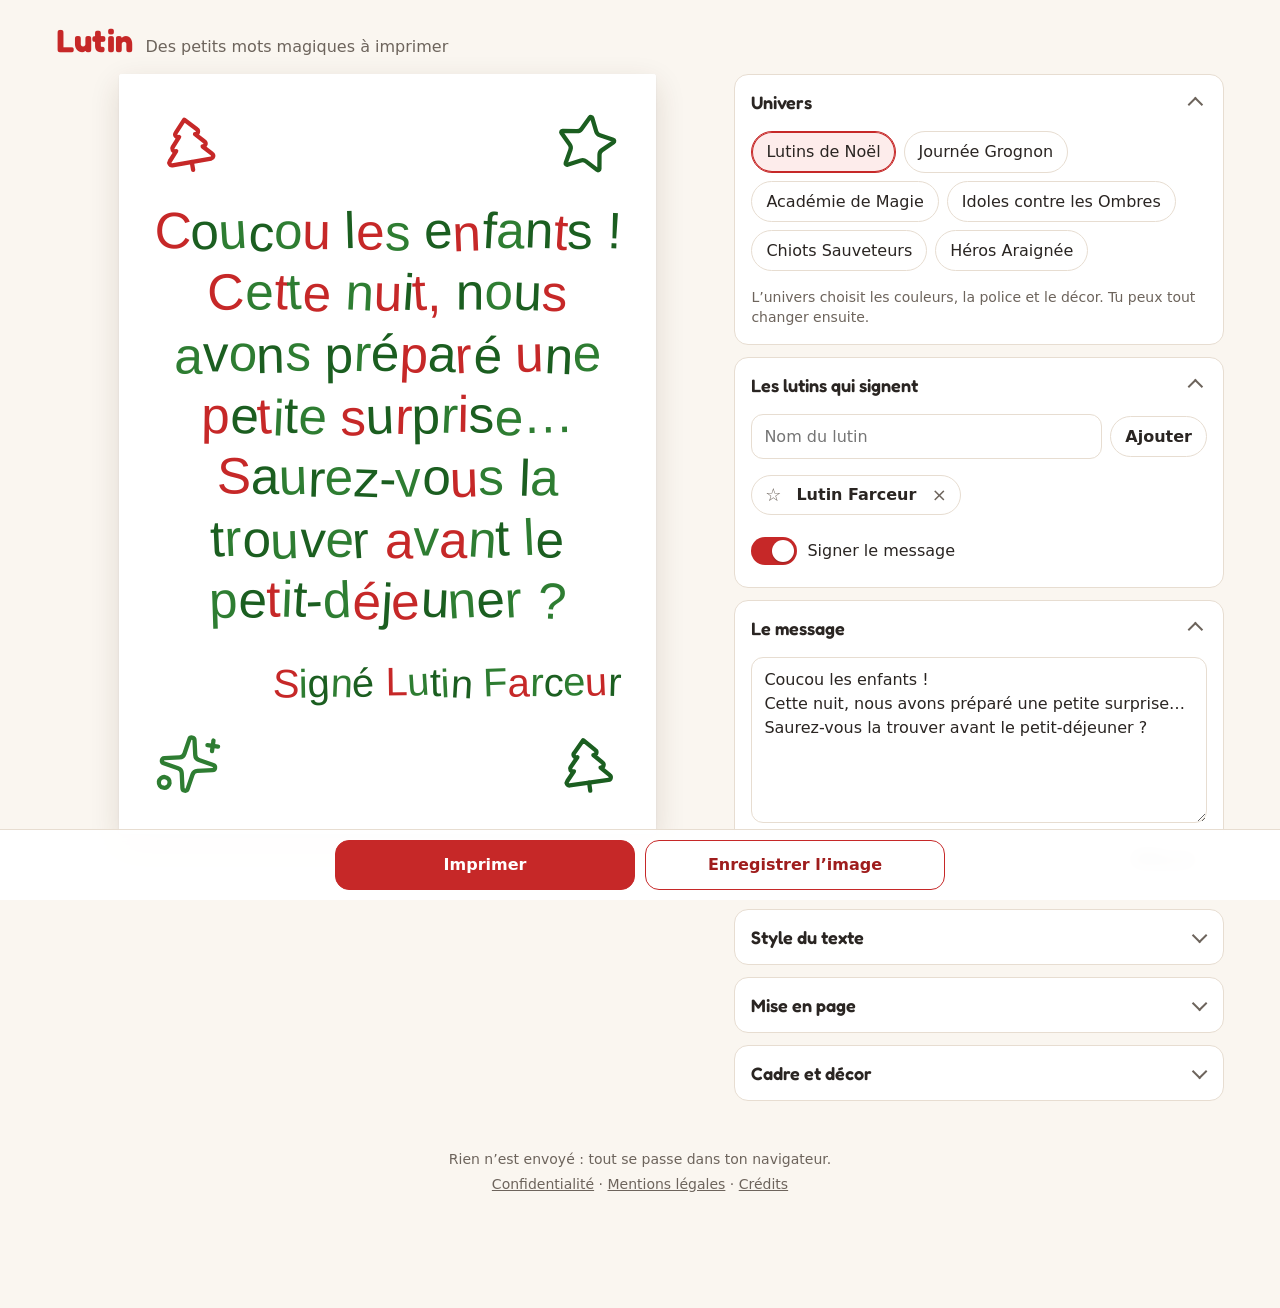
==== index.html @ 5c4a7b13 "First version of the printable elf note generator Static site without build step: message, signing e" ====
<!doctype html>
<html lang="fr">
<head>
  <meta charset="utf-8">
  <meta name="viewport" content="width=device-width, initial-scale=1, viewport-fit=cover">
  <title>Lutin · petits mots magiques à imprimer</title>
  <meta name="description" content="Crée en quelques secondes un message de lutin à imprimer : police ballon, lettres colorées, décor de Noël. Gratuit, sans compte, rien n'est envoyé.">
  <meta name="theme-color" content="#c62828">
  <link rel="icon" href="icon.svg" type="image/svg+xml">
  <link rel="preload" href="fonts/luckiest-guy-400.woff2" as="font" type="font/woff2" crossorigin>
  <link rel="stylesheet" href="css/app.css">
</head>
<body>
  <div class="app">
    <header class="app-header">
      <h1 class="app-title" data-i18n="app.title">Lutin</h1>
      <p class="app-tagline" data-i18n="app.tagline">Des petits mots magiques à imprimer</p>
    </header>

    <main class="layout">
      <section class="preview-col">
        <div class="paper-wrap" id="paper-wrap">
          <canvas id="preview" role="img" aria-label="Aperçu"></canvas>
        </div>
        <p id="overflow" class="warn" hidden></p>
      </section>
      <section class="controls" id="controls" aria-label="Réglages"></section>
    </main>

    <footer class="app-footer">
      <p data-i18n="footer.note">Rien n'est envoyé : tout se passe dans ton navigateur.</p>
      <p>
        <a href="confidentialite.html" data-i18n="footer.privacy">Confidentialité</a> ·
        <a href="mentions-legales.html" data-i18n="footer.legal">Mentions légales</a> ·
        <a href="credits.html" data-i18n="footer.credits">Crédits</a>
      </p>
    </footer>
  </div>

  <div class="action-bar">
    <button type="button" class="btn-action btn-primary" id="btn-print" data-i18n="action.print">Imprimer</button>
    <button type="button" class="btn-action btn-secondary" id="btn-image" data-i18n="action.image">Enregistrer l'image</button>
  </div>

  <div id="print-root" aria-hidden="true"><canvas id="print-canvas" width="1" height="1"></canvas></div>

  <noscript><p class="warn">Cette page a besoin de JavaScript pour dessiner la feuille.</p></noscript>
  <script type="module" src="js/main.js"></script>
</body>
</html>
---- css/app.css ----
/* Provisional look (to be validated): warm paper background, festive red accent. */
@font-face {
  font-family: 'Lutin UI';
  src: url('../fonts/fredoka-vf.woff2') format('woff2');
  font-weight: 300 700;
  font-display: swap;
}

:root {
  --bg: #faf6f0;
  --card: #ffffff;
  --ink: #2a2522;
  --muted: #6d645c;
  --line: #e7ddd1;
  --accent: #c62828;
  --accent-strong: #9f1d1d;
  --accent-soft: #fdeceb;
  --focus: #1565c0;
  --radius: 14px;
}

* { box-sizing: border-box; }
html { -webkit-text-size-adjust: 100%; }
body {
  margin: 0;
  font: 16px/1.45 system-ui, -apple-system, 'Segoe UI', Roboto, sans-serif;
  color: var(--ink);
  background: var(--bg);
}
button, input, textarea { font: inherit; color: inherit; }
:focus-visible { outline: 3px solid var(--focus); outline-offset: 2px; }
[hidden] { display: none !important; }
.visually-hidden { position: absolute; width: 1px; height: 1px; overflow: hidden; clip: rect(0 0 0 0); white-space: nowrap; }

.app-header { max-width: 1200px; margin: 0 auto; padding: 18px 16px 10px; display: flex; flex-wrap: wrap; align-items: baseline; gap: 4px 12px; }
.app-title { margin: 0; font-family: 'Lutin UI', system-ui, sans-serif; font-weight: 700; font-size: 32px; color: var(--accent); letter-spacing: 0.5px; }
.app-tagline { margin: 0; color: var(--muted); }

.layout { max-width: 1200px; margin: 0 auto; padding: 0 16px 24px; display: grid; gap: 16px; }
@media (min-width: 900px) {
  .layout { grid-template-columns: minmax(0, 1.15fr) minmax(360px, 0.85fr); align-items: start; }
  .preview-col { position: sticky; top: 12px; }
}

.paper-wrap { display: flex; justify-content: center; }
#preview { display: block; background: #fff; border-radius: 3px; box-shadow: 0 1px 2px rgba(0, 0, 0, 0.08), 0 10px 30px rgba(70, 40, 20, 0.14); }
.warn { margin: 12px auto 0; max-width: 520px; padding: 10px 14px; border-radius: 10px; background: #fff4e5; color: #8a4b00; border: 1px solid #f3d3a5; font-size: 14px; }

/* Cards */
.card { background: var(--card); border: 1px solid var(--line); border-radius: var(--radius); margin-bottom: 12px; }
.card > summary { list-style: none; cursor: pointer; padding: 14px 16px; display: flex; align-items: center; justify-content: space-between; font-family: 'Lutin UI', system-ui, sans-serif; font-weight: 600; font-size: 18px; }
.card > summary::-webkit-details-marker { display: none; }
.card > summary::after { content: ''; width: 9px; height: 9px; margin-right: 4px; border-right: 2px solid var(--muted); border-bottom: 2px solid var(--muted); transform: rotate(45deg) translateY(-3px); transition: transform 0.15s; }
.card[open] > summary::after { transform: rotate(-135deg) translateY(-3px); }
.card-body { padding: 2px 16px 16px; display: grid; gap: 16px; }
.field { display: grid; gap: 8px; }
.field-label { font-weight: 600; font-size: 15px; }
.field-label.small { font-size: 13px; font-weight: 600; color: var(--muted); text-transform: uppercase; letter-spacing: 0.4px; }
.hint { margin: 0; font-size: 14px; color: var(--muted); }
.hint.error { color: var(--accent-strong); }
.row { display: flex; gap: 8px; align-items: center; }
.row.wrap { flex-wrap: wrap; }
.row.end { justify-content: flex-end; }

/* Buttons and chips */
.btn, .chip, .seg-btn, .font-btn, .palette-btn, .set-btn, .chip-add {
  border: 1px solid var(--line);
  background: #fff;
  border-radius: 999px;
  padding: 8px 14px;
  min-height: 40px;
  cursor: pointer;
  transition: background 0.12s, border-color 0.12s;
}
.btn:hover, .chip:hover, .seg-btn:hover, .font-btn:hover, .palette-btn:hover, .set-btn:hover, .chip-add:hover { border-color: #cdbfae; }
.btn { font-weight: 600; white-space: nowrap; }
.btn-quiet { border-color: transparent; background: transparent; color: var(--muted); padding-inline: 10px; }
.btn-quiet:hover { background: #f4eee7; border-color: transparent; }
[aria-pressed='true'].chip, [aria-pressed='true'].seg-btn, [aria-pressed='true'].font-btn, [aria-pressed='true'].palette-btn, [aria-pressed='true'].set-btn {
  border-color: var(--accent);
  background: var(--accent-soft);
  box-shadow: inset 0 0 0 1px var(--accent);
}
.chips { display: flex; flex-wrap: wrap; gap: 8px; }
.seg { display: flex; flex-wrap: wrap; gap: 6px; }

.text-input, .textarea { width: 100%; border: 1px solid var(--line); border-radius: 12px; padding: 10px 12px; background: #fff; }
.text-input { min-height: 44px; }
.textarea { resize: vertical; min-height: 140px; line-height: 1.5; }
.text-input:focus, .textarea:focus { border-color: var(--focus); outline: none; box-shadow: 0 0 0 3px rgba(21, 101, 192, 0.18); }

.name-chip { display: inline-flex; align-items: center; gap: 2px; padding: 2px 4px; border: 1px solid var(--line); border-radius: 999px; background: #fff; }
.name-chip .name-text { padding: 0 4px; font-weight: 600; }
.name-chip.is-fav { border-style: dashed; }
.name-chip .chip-add { border: 0; min-height: 34px; padding: 4px 8px; }
.icon-btn { border: 0; background: transparent; width: 34px; height: 34px; border-radius: 50%; cursor: pointer; font-size: 18px; line-height: 1; color: var(--muted); }
.icon-btn:hover { background: #f4eee7; }
.icon-btn.star[aria-pressed='true'] { color: #b8860b; }

/* Fonts */
.font-groups { display: grid; gap: 12px; }
.font-group { display: grid; gap: 6px; }
.font-grid { display: grid; grid-template-columns: repeat(auto-fill, minmax(140px, 1fr)); gap: 8px; }
.font-btn { border-radius: 12px; font-size: 20px; line-height: 1.15; padding: 10px; overflow: hidden; text-overflow: ellipsis; white-space: nowrap; }
.font-custom { display: inline-flex; align-items: center; gap: 2px; }
.font-custom .font-btn { flex: 1; min-width: 0; }

/* Palettes */
.palette-grid { display: grid; grid-template-columns: repeat(auto-fill, minmax(140px, 1fr)); gap: 8px; }
.palette-btn { display: flex; flex-direction: column; align-items: flex-start; gap: 6px; border-radius: 12px; padding: 10px 12px; text-align: left; }
.swatches { display: flex; gap: 3px; }
.swatch { width: 16px; height: 16px; border-radius: 50%; box-shadow: inset 0 0 0 1px rgba(0, 0, 0, 0.12); }
.palette-name { font-size: 14px; font-weight: 600; }
.color-input { width: 44px; height: 40px; padding: 2px; border: 1px solid var(--line); border-radius: 10px; background: #fff; cursor: pointer; }
.color-chip { display: inline-flex; align-items: center; }

/* Decor sets */
.set-grid { display: grid; grid-template-columns: repeat(auto-fill, minmax(104px, 1fr)); gap: 8px; }
.set-btn { display: flex; flex-direction: column; align-items: center; gap: 4px; border-radius: 12px; padding: 8px; font-size: 13px; font-weight: 600; }
.set-preview { width: 40px; height: 40px; }

/* Switch */
.switch { display: flex; align-items: center; gap: 10px; cursor: pointer; min-height: 40px; }
.switch input { position: absolute; opacity: 0; width: 1px; height: 1px; }
.switch-ui { position: relative; flex: none; width: 46px; height: 28px; border-radius: 999px; background: #d9cfc4; transition: background 0.15s; }
.switch-ui::after { content: ''; position: absolute; top: 3px; left: 3px; width: 22px; height: 22px; border-radius: 50%; background: #fff; box-shadow: 0 1px 2px rgba(0, 0, 0, 0.25); transition: transform 0.15s; }
.switch input:checked + .switch-ui { background: var(--accent); }
.switch input:checked + .switch-ui::after { transform: translateX(18px); }
.switch input:focus-visible + .switch-ui { outline: 3px solid var(--focus); outline-offset: 2px; }

/* Sliders */
.slider { display: grid; gap: 6px; }
.slider-head { display: flex; justify-content: space-between; font-weight: 600; font-size: 15px; }
.slider-value { color: var(--muted); font-variant-numeric: tabular-nums; font-weight: 500; }
.slider input { width: 100%; accent-color: var(--accent); min-height: 32px; }
.slider.is-disabled { opacity: 0.55; }

/* Footer and action bar */
.app-footer { max-width: 1200px; margin: 0 auto; padding: 8px 16px 110px; color: var(--muted); font-size: 14px; text-align: center; }
.app-footer p { margin: 4px 0; }
.app-footer a { color: inherit; }
.action-bar {
  position: fixed; left: 0; right: 0; bottom: 0; z-index: 10;
  display: flex; justify-content: center; gap: 10px;
  padding: 10px 16px calc(10px + env(safe-area-inset-bottom));
  background: rgba(255, 255, 255, 0.95);
  border-top: 1px solid var(--line);
  backdrop-filter: blur(8px);
}
.btn-action { flex: 1; max-width: 300px; min-height: 50px; border-radius: 14px; font-weight: 700; font-size: 16px; cursor: pointer; border: 1px solid var(--accent); }
.btn-primary { background: var(--accent); color: #fff; }
.btn-primary:hover { background: var(--accent-strong); }
.btn-secondary { background: #fff; color: var(--accent-strong); }
.btn-secondary:hover { background: var(--accent-soft); }

/* Printing: only the prepared A4 sheet, edge to edge (no URL, no date). */
#print-root { display: none; }
@page { size: A4 portrait; margin: 0; }
@media print {
  html, body { margin: 0 !important; padding: 0 !important; background: #fff !important; }
  body > :not(#print-root) { display: none !important; }
  #print-root { display: block !important; }
  #print-canvas { display: block; width: 209.6mm; height: 296.5mm; }
}
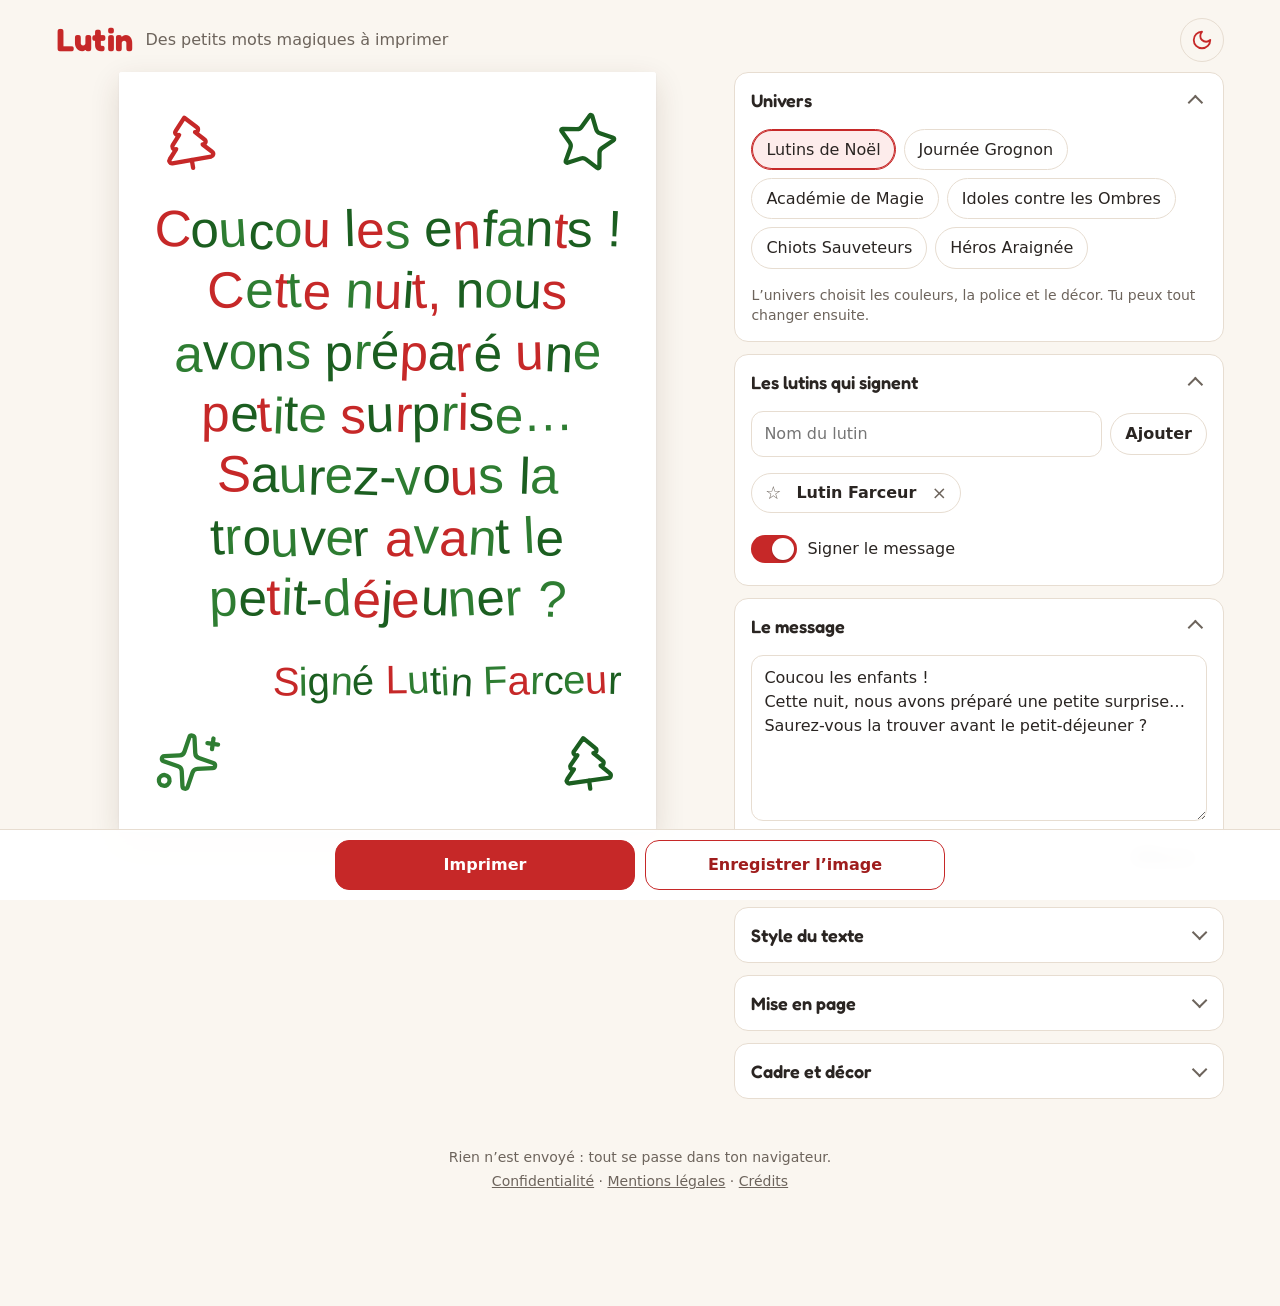
==== commit 768e0854: "Day and night looks: cream paper in light mode, starry Christmas night in dark mode Follows the devi" ====
--- a/index.html
+++ b/index.html
@@ -5,7 +5,15 @@
   <meta name="viewport" content="width=device-width, initial-scale=1, viewport-fit=cover">
   <title>Lutin · petits mots magiques à imprimer</title>
   <meta name="description" content="Crée en quelques secondes un message de lutin à imprimer : police ballon, lettres colorées, décor de Noël. Gratuit, sans compte, rien n'est envoyé.">
-  <meta name="theme-color" content="#c62828">
+  <meta name="theme-color" content="#faf6f0" media="(prefers-color-scheme: light)">
+  <meta name="theme-color" content="#13213f" media="(prefers-color-scheme: dark)">
+  <script>
+    // Apply a saved day/night choice before the first paint (no flash).
+    try {
+      var savedTheme = JSON.parse(localStorage.getItem('lutin.v1.theme'));
+      if (savedTheme === 'light' || savedTheme === 'dark') document.documentElement.dataset.theme = savedTheme;
+    } catch (e) {}
+  </script>
   <link rel="icon" href="icon.svg" type="image/svg+xml">
   <link rel="preload" href="fonts/luckiest-guy-400.woff2" as="font" type="font/woff2" crossorigin>
   <link rel="stylesheet" href="css/app.css">
@@ -15,6 +23,7 @@
     <header class="app-header">
       <h1 class="app-title" data-i18n="app.title">Lutin</h1>
       <p class="app-tagline" data-i18n="app.tagline">Des petits mots magiques à imprimer</p>
+      <button type="button" class="theme-toggle" id="theme-toggle"></button>
     </header>
 
     <main class="layout">
@@ -42,6 +51,17 @@
     <button type="button" class="btn-action btn-secondary" id="btn-image" data-i18n="action.image">Enregistrer l'image</button>
   </div>
 
+  <dialog id="image-dialog" class="image-dialog">
+    <h2 data-i18n="image.ready">Ton image est prête</h2>
+    <img id="image-dialog-img" alt="">
+    <p class="hint" data-i18n="image.hint">Appuie longuement sur l'image pour l'enregistrer, ou :</p>
+    <div class="row wrap">
+      <button type="button" class="btn" id="image-share" data-i18n="image.share">Partager</button>
+      <button type="button" class="btn" id="image-download" data-i18n="image.download">Télécharger</button>
+      <button type="button" class="btn btn-quiet" id="image-close" data-i18n="image.close">Fermer</button>
+    </div>
+  </dialog>
+
   <div id="print-root" aria-hidden="true"><canvas id="print-canvas" width="1" height="1"></canvas></div>
 
   <noscript><p class="warn">Cette page a besoin de JavaScript pour dessiner la feuille.</p></noscript>
--- a/css/app.css
+++ b/css/app.css
@@ -1,22 +1,96 @@
-/* Provisional look (to be validated): warm paper background, festive red accent. */
+/* Light mode = "Papier crème" (style A), dark mode = "Nuit de Noël" (style B).
+   Cards stay white in both modes; only the page around them changes. */
 @font-face {
   font-family: 'Lutin UI';
   src: url('../fonts/fredoka-vf.woff2') format('woff2');
   font-weight: 300 700;
   font-display: swap;
 }
+@font-face {
+  font-family: 'Lutin Night';
+  src: url('../fonts/mountains-of-christmas-700.woff2') format('woff2');
+  font-weight: 700;
+  font-display: swap;
+}
 
 :root {
   --bg: #faf6f0;
-  --card: #ffffff;
+  --bg-image: none;
   --ink: #2a2522;
   --muted: #6d645c;
+  --card: #ffffff;
+  --card-ink: #2a2522;
+  --card-muted: #6d645c;
   --line: #e7ddd1;
   --accent: #c62828;
   --accent-strong: #9f1d1d;
   --accent-soft: #fdeceb;
+  --on: #c62828;
+  --on-soft: #fdeceb;
+  --title-font: 'Lutin UI', system-ui, sans-serif;
+  --title-color: #c62828;
+  --title-size: 32px;
+  --bar-bg: rgba(255, 255, 255, 0.95);
+  --bar-line: #e7ddd1;
+  --secondary-bg: #ffffff;
+  --secondary-ink: #9f1d1d;
+  --secondary-line: #c62828;
+  --secondary-hover: #fdeceb;
+  --paper-shadow: 0 1px 2px rgba(0, 0, 0, 0.08), 0 10px 30px rgba(70, 40, 20, 0.14);
   --focus: #1565c0;
   --radius: 14px;
+}
+@media (prefers-color-scheme: dark) {
+  :root:not([data-theme='light']) {
+    --bg: #13213f;
+    --bg-image: radial-gradient(1.4px 1.4px at 12% 6%, #ffffff 99%, transparent), radial-gradient(1px 1px at 78% 4%, #ffffff 99%, transparent), radial-gradient(1.6px 1.6px at 92% 18%, #ffe9a8 99%, transparent), radial-gradient(1px 1px at 5% 32%, #ffffff 99%, transparent), radial-gradient(1.4px 1.4px at 50% 2%, #ffffff 99%, transparent), radial-gradient(1px 1px at 32% 14%, #ffe9a8 99%, transparent), radial-gradient(1px 1px at 97% 48%, #ffffff 99%, transparent), radial-gradient(1.4px 1.4px at 2% 62%, #ffffff 99%, transparent), radial-gradient(1px 1px at 64% 92%, #ffe9a8 99%, transparent), radial-gradient(1.2px 1.2px at 22% 84%, #ffffff 99%, transparent);
+    --ink: #e9edf7;
+    --muted: #c3cbe2;
+    --card-ink: #1d2340;
+    --card-muted: #5b6382;
+    --line: #dfe3ef;
+    --accent: #cf3a2e;
+    --accent-strong: #a8261c;
+    --accent-soft: #fdeceb;
+    --on: #c99417;
+    --on-soft: #fff4d6;
+    --title-font: 'Lutin Night', Georgia, serif;
+    --title-color: #f2c14e;
+    --title-size: 38px;
+    --bar-bg: #0f1a33;
+    --bar-line: #22325a;
+    --secondary-bg: transparent;
+    --secondary-ink: #f2c14e;
+    --secondary-line: #f2c14e;
+    --secondary-hover: rgba(242, 193, 78, 0.12);
+    --paper-shadow: 0 0 0 1px rgba(255, 255, 255, 0.35), 0 0 44px rgba(242, 193, 78, 0.32);
+    --focus: #8ab4ff;
+  }
+}
+:root[data-theme='dark'] {
+  --bg: #13213f;
+  --bg-image: radial-gradient(1.4px 1.4px at 12% 6%, #ffffff 99%, transparent), radial-gradient(1px 1px at 78% 4%, #ffffff 99%, transparent), radial-gradient(1.6px 1.6px at 92% 18%, #ffe9a8 99%, transparent), radial-gradient(1px 1px at 5% 32%, #ffffff 99%, transparent), radial-gradient(1.4px 1.4px at 50% 2%, #ffffff 99%, transparent), radial-gradient(1px 1px at 32% 14%, #ffe9a8 99%, transparent), radial-gradient(1px 1px at 97% 48%, #ffffff 99%, transparent), radial-gradient(1.4px 1.4px at 2% 62%, #ffffff 99%, transparent), radial-gradient(1px 1px at 64% 92%, #ffe9a8 99%, transparent), radial-gradient(1.2px 1.2px at 22% 84%, #ffffff 99%, transparent);
+  --ink: #e9edf7;
+  --muted: #c3cbe2;
+  --card-ink: #1d2340;
+  --card-muted: #5b6382;
+  --line: #dfe3ef;
+  --accent: #cf3a2e;
+  --accent-strong: #a8261c;
+  --accent-soft: #fdeceb;
+  --on: #c99417;
+  --on-soft: #fff4d6;
+  --title-font: 'Lutin Night', Georgia, serif;
+  --title-color: #f2c14e;
+  --title-size: 38px;
+  --bar-bg: #0f1a33;
+  --bar-line: #22325a;
+  --secondary-bg: transparent;
+  --secondary-ink: #f2c14e;
+  --secondary-line: #f2c14e;
+  --secondary-hover: rgba(242, 193, 78, 0.12);
+  --paper-shadow: 0 0 0 1px rgba(255, 255, 255, 0.35), 0 0 44px rgba(242, 193, 78, 0.32);
+  --focus: #8ab4ff;
 }
 
 * { box-sizing: border-box; }
@@ -25,16 +99,21 @@
   margin: 0;
   font: 16px/1.45 system-ui, -apple-system, 'Segoe UI', Roboto, sans-serif;
   color: var(--ink);
-  background: var(--bg);
+  background-color: var(--bg);
+  background-image: var(--bg-image);
+  background-attachment: fixed;
 }
 button, input, textarea { font: inherit; color: inherit; }
 :focus-visible { outline: 3px solid var(--focus); outline-offset: 2px; }
 [hidden] { display: none !important; }
 .visually-hidden { position: absolute; width: 1px; height: 1px; overflow: hidden; clip: rect(0 0 0 0); white-space: nowrap; }
 
-.app-header { max-width: 1200px; margin: 0 auto; padding: 18px 16px 10px; display: flex; flex-wrap: wrap; align-items: baseline; gap: 4px 12px; }
-.app-title { margin: 0; font-family: 'Lutin UI', system-ui, sans-serif; font-weight: 700; font-size: 32px; color: var(--accent); letter-spacing: 0.5px; }
-.app-tagline { margin: 0; color: var(--muted); }
+.app-header { max-width: 1200px; margin: 0 auto; padding: 18px 16px 10px; display: flex; flex-wrap: wrap; align-items: center; gap: 4px 12px; }
+.app-title { margin: 0; font-family: var(--title-font); font-weight: 700; font-size: var(--title-size); line-height: 1.1; color: var(--title-color); letter-spacing: 0.5px; }
+.app-tagline { margin: 0; color: var(--muted); flex: 1; min-width: 12em; }
+.theme-toggle { margin-left: auto; width: 44px; height: 44px; border-radius: 50%; border: 1px solid var(--bar-line); background: transparent; color: var(--title-color); cursor: pointer; display: grid; place-items: center; }
+.theme-toggle:hover { background: var(--secondary-hover); }
+.theme-toggle svg { width: 22px; height: 22px; }
 
 .layout { max-width: 1200px; margin: 0 auto; padding: 0 16px 24px; display: grid; gap: 16px; }
 @media (min-width: 900px) {
@@ -43,10 +122,12 @@
 }
 
 .paper-wrap { display: flex; justify-content: center; }
-#preview { display: block; background: #fff; border-radius: 3px; box-shadow: 0 1px 2px rgba(0, 0, 0, 0.08), 0 10px 30px rgba(70, 40, 20, 0.14); }
+#preview { display: block; background: #fff; border-radius: 3px; box-shadow: var(--paper-shadow); }
 .warn { margin: 12px auto 0; max-width: 520px; padding: 10px 14px; border-radius: 10px; background: #fff4e5; color: #8a4b00; border: 1px solid #f3d3a5; font-size: 14px; }
 
 /* Cards */
+/* Inside white surfaces, page text tokens switch to the card ones. */
+.card, .image-dialog { --ink: var(--card-ink); --muted: var(--card-muted); --focus: #1565c0; color: var(--ink); }
 .card { background: var(--card); border: 1px solid var(--line); border-radius: var(--radius); margin-bottom: 12px; }
 .card > summary { list-style: none; cursor: pointer; padding: 14px 16px; display: flex; align-items: center; justify-content: space-between; font-family: 'Lutin UI', system-ui, sans-serif; font-weight: 600; font-size: 18px; }
 .card > summary::-webkit-details-marker { display: none; }
@@ -77,9 +158,9 @@
 .btn-quiet { border-color: transparent; background: transparent; color: var(--muted); padding-inline: 10px; }
 .btn-quiet:hover { background: #f4eee7; border-color: transparent; }
 [aria-pressed='true'].chip, [aria-pressed='true'].seg-btn, [aria-pressed='true'].font-btn, [aria-pressed='true'].palette-btn, [aria-pressed='true'].set-btn {
-  border-color: var(--accent);
-  background: var(--accent-soft);
-  box-shadow: inset 0 0 0 1px var(--accent);
+  border-color: var(--on);
+  background: var(--on-soft);
+  box-shadow: inset 0 0 0 1px var(--on);
 }
 .chips { display: flex; flex-wrap: wrap; gap: 8px; }
 .seg { display: flex; flex-wrap: wrap; gap: 6px; }
@@ -143,15 +224,24 @@
   position: fixed; left: 0; right: 0; bottom: 0; z-index: 10;
   display: flex; justify-content: center; gap: 10px;
   padding: 10px 16px calc(10px + env(safe-area-inset-bottom));
-  background: rgba(255, 255, 255, 0.95);
-  border-top: 1px solid var(--line);
+  background: var(--bar-bg);
+  border-top: 1px solid var(--bar-line);
   backdrop-filter: blur(8px);
 }
 .btn-action { flex: 1; max-width: 300px; min-height: 50px; border-radius: 14px; font-weight: 700; font-size: 16px; cursor: pointer; border: 1px solid var(--accent); }
 .btn-primary { background: var(--accent); color: #fff; }
 .btn-primary:hover { background: var(--accent-strong); }
-.btn-secondary { background: #fff; color: var(--accent-strong); }
-.btn-secondary:hover { background: var(--accent-soft); }
+.btn-secondary { background: var(--secondary-bg); color: var(--secondary-ink); border-color: var(--secondary-line); }
+.btn-secondary:hover { background: var(--secondary-hover); }
+
+.btn-action:disabled { opacity: 0.6; cursor: progress; }
+
+/* "Image ready" fallback dialog (phones that refuse to share without a fresh tap) */
+.image-dialog { width: min(92vw, 420px); border: 0; border-radius: 16px; padding: 18px; background: var(--card); box-shadow: 0 20px 60px rgba(0, 0, 0, 0.3); }
+.image-dialog::backdrop { background: rgba(30, 20, 10, 0.45); }
+.image-dialog h2 { margin: 0 0 12px; font-family: 'Lutin UI', system-ui, sans-serif; font-size: 20px; }
+.image-dialog img { display: block; width: 100%; max-height: 55vh; object-fit: contain; border: 1px solid var(--line); border-radius: 6px; margin-bottom: 10px; }
+.image-dialog .row { margin-top: 10px; }
 
 /* Printing: only the prepared A4 sheet, edge to edge (no URL, no date). */
 #print-root { display: none; }
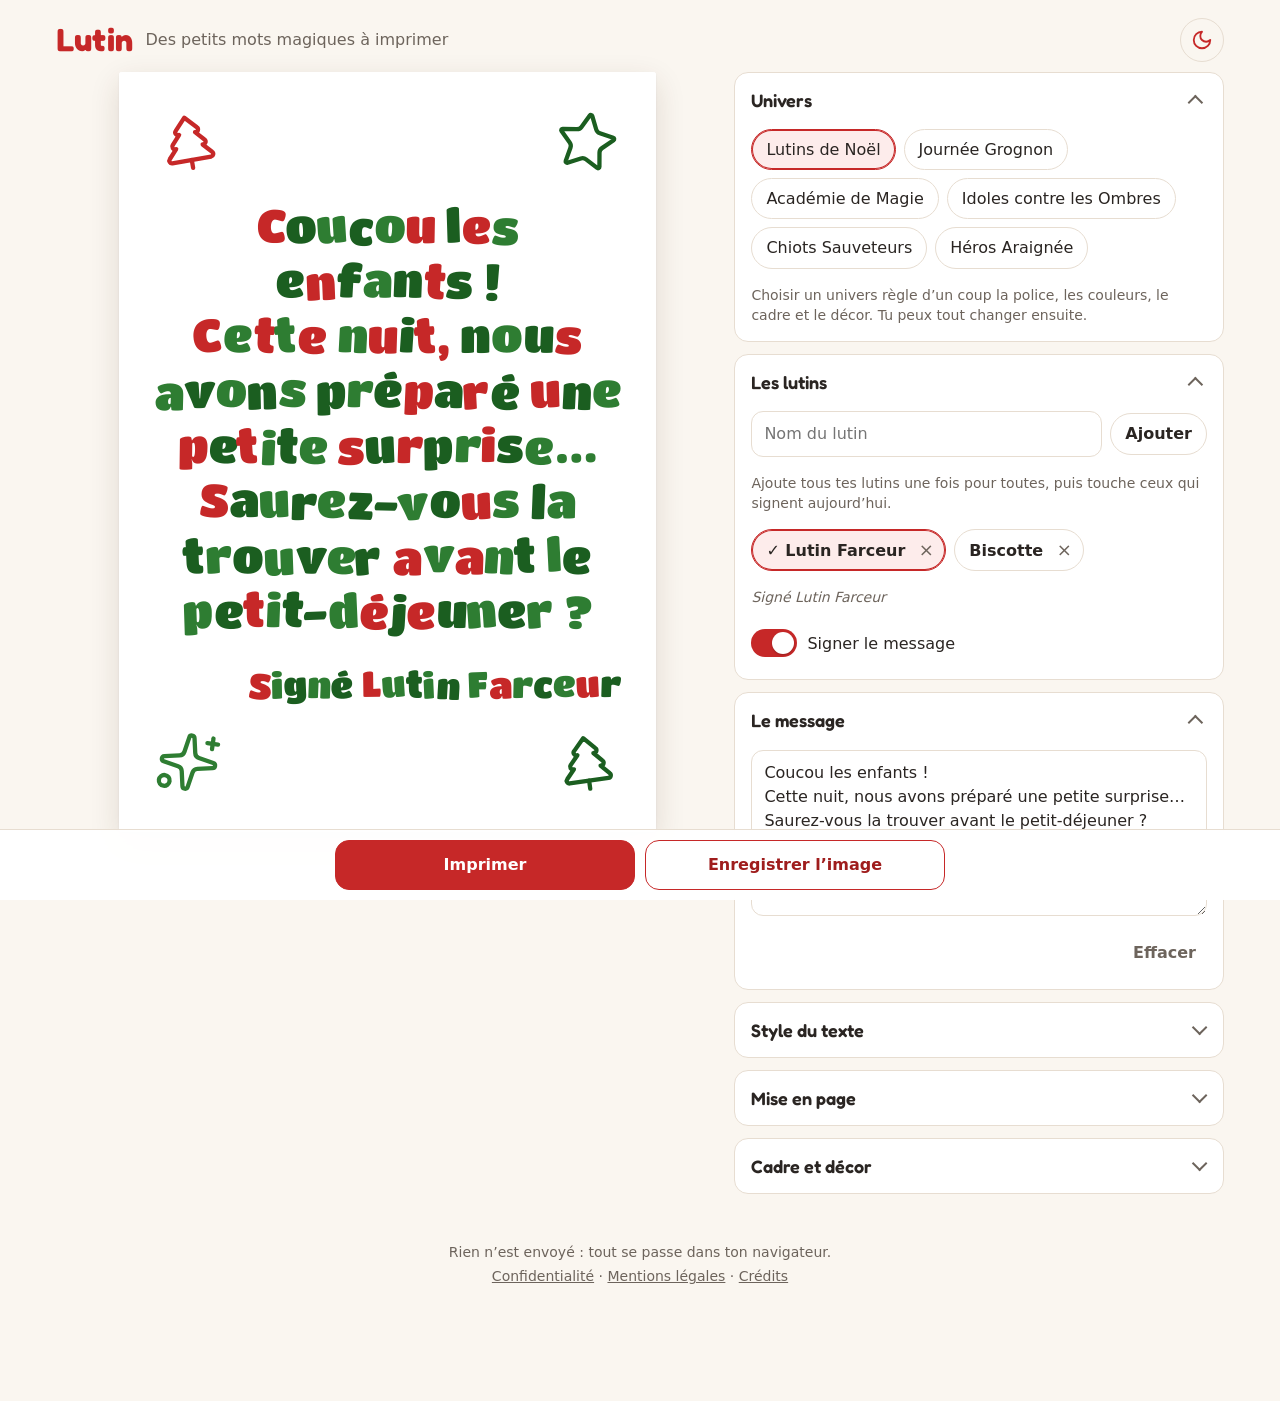
==== commit 7d116e7d: "Curate fonts, tuck away font import, add pastel and more color sets - Fonts: theme fonts first, Tita" ====
--- a/index.html
+++ b/index.html
@@ -15,7 +15,7 @@
     } catch (e) {}
   </script>
   <link rel="icon" href="icon.svg" type="image/svg+xml">
-  <link rel="preload" href="fonts/luckiest-guy-400.woff2" as="font" type="font/woff2" crossorigin>
+  <link rel="preload" href="fonts/titan-one-400.woff2" as="font" type="font/woff2" crossorigin>
   <link rel="stylesheet" href="css/app.css">
 </head>
 <body>
--- a/css/app.css
+++ b/css/app.css
@@ -174,6 +174,21 @@
 .name-chip .name-text { padding: 0 4px; font-weight: 600; }
 .name-chip.is-fav { border-style: dashed; }
 .name-chip .chip-add { border: 0; min-height: 34px; padding: 4px 8px; }
+/* Small closed panel for rare actions (own font) */
+.sub-panel { border-top: 1px dashed var(--line); padding-top: 10px; display: grid; gap: 10px; }
+.sub-panel > summary { list-style: none; cursor: pointer; color: var(--muted); font-size: 14px; }
+.sub-panel > summary::-webkit-details-marker { display: none; }
+.sub-panel > summary::before { content: '▸ '; }
+.sub-panel[open] > summary::before { content: '▾ '; }
+
+/* Elves: the whole collection, tap the ones who sign */
+.elf-chip { display: inline-flex; align-items: center; padding-right: 2px; border: 1px solid var(--line); border-radius: 999px; background: #fff; transition: background 0.12s, border-color 0.12s; }
+.elf-chip.is-on { border-color: var(--on); background: var(--on-soft); box-shadow: inset 0 0 0 1px var(--on); }
+.elf-btn { border: 0; background: transparent; min-height: 40px; padding: 6px 4px 6px 14px; border-radius: 999px; font-weight: 600; cursor: pointer; }
+.signature-preview { margin: 0; font-size: 14px; font-style: italic; color: var(--muted); }
+.swatch-btn { width: 36px; height: 36px; padding: 0; border-radius: 50%; border: 3px solid #fff; box-shadow: 0 0 0 1px var(--line); cursor: pointer; }
+.swatch-btn[aria-pressed='true'] { box-shadow: 0 0 0 3px var(--on); }
+.color-input.is-on { box-shadow: 0 0 0 3px var(--on); }
 .icon-btn { border: 0; background: transparent; width: 34px; height: 34px; border-radius: 50%; cursor: pointer; font-size: 18px; line-height: 1; color: var(--muted); }
 .icon-btn:hover { background: #f4eee7; }
 .icon-btn.star[aria-pressed='true'] { color: #b8860b; }
@@ -182,11 +197,12 @@
 .font-groups { display: grid; gap: 12px; }
 .font-group { display: grid; gap: 6px; }
 .font-grid { display: grid; grid-template-columns: repeat(auto-fill, minmax(140px, 1fr)); gap: 8px; }
-.font-btn { border-radius: 12px; font-size: 20px; line-height: 1.15; padding: 10px; overflow: hidden; text-overflow: ellipsis; white-space: nowrap; }
+.font-btn { border-radius: 12px; font-size: 19px; line-height: 1.1; padding: 8px 10px; min-height: 52px; overflow-wrap: anywhere; }
 .font-custom { display: inline-flex; align-items: center; gap: 2px; }
 .font-custom .font-btn { flex: 1; min-width: 0; }
 
 /* Palettes */
+.palette-groups { display: grid; gap: 12px; }
 .palette-grid { display: grid; grid-template-columns: repeat(auto-fill, minmax(140px, 1fr)); gap: 8px; }
 .palette-btn { display: flex; flex-direction: column; align-items: flex-start; gap: 6px; border-radius: 12px; padding: 10px 12px; text-align: left; }
 .swatches { display: flex; gap: 3px; }
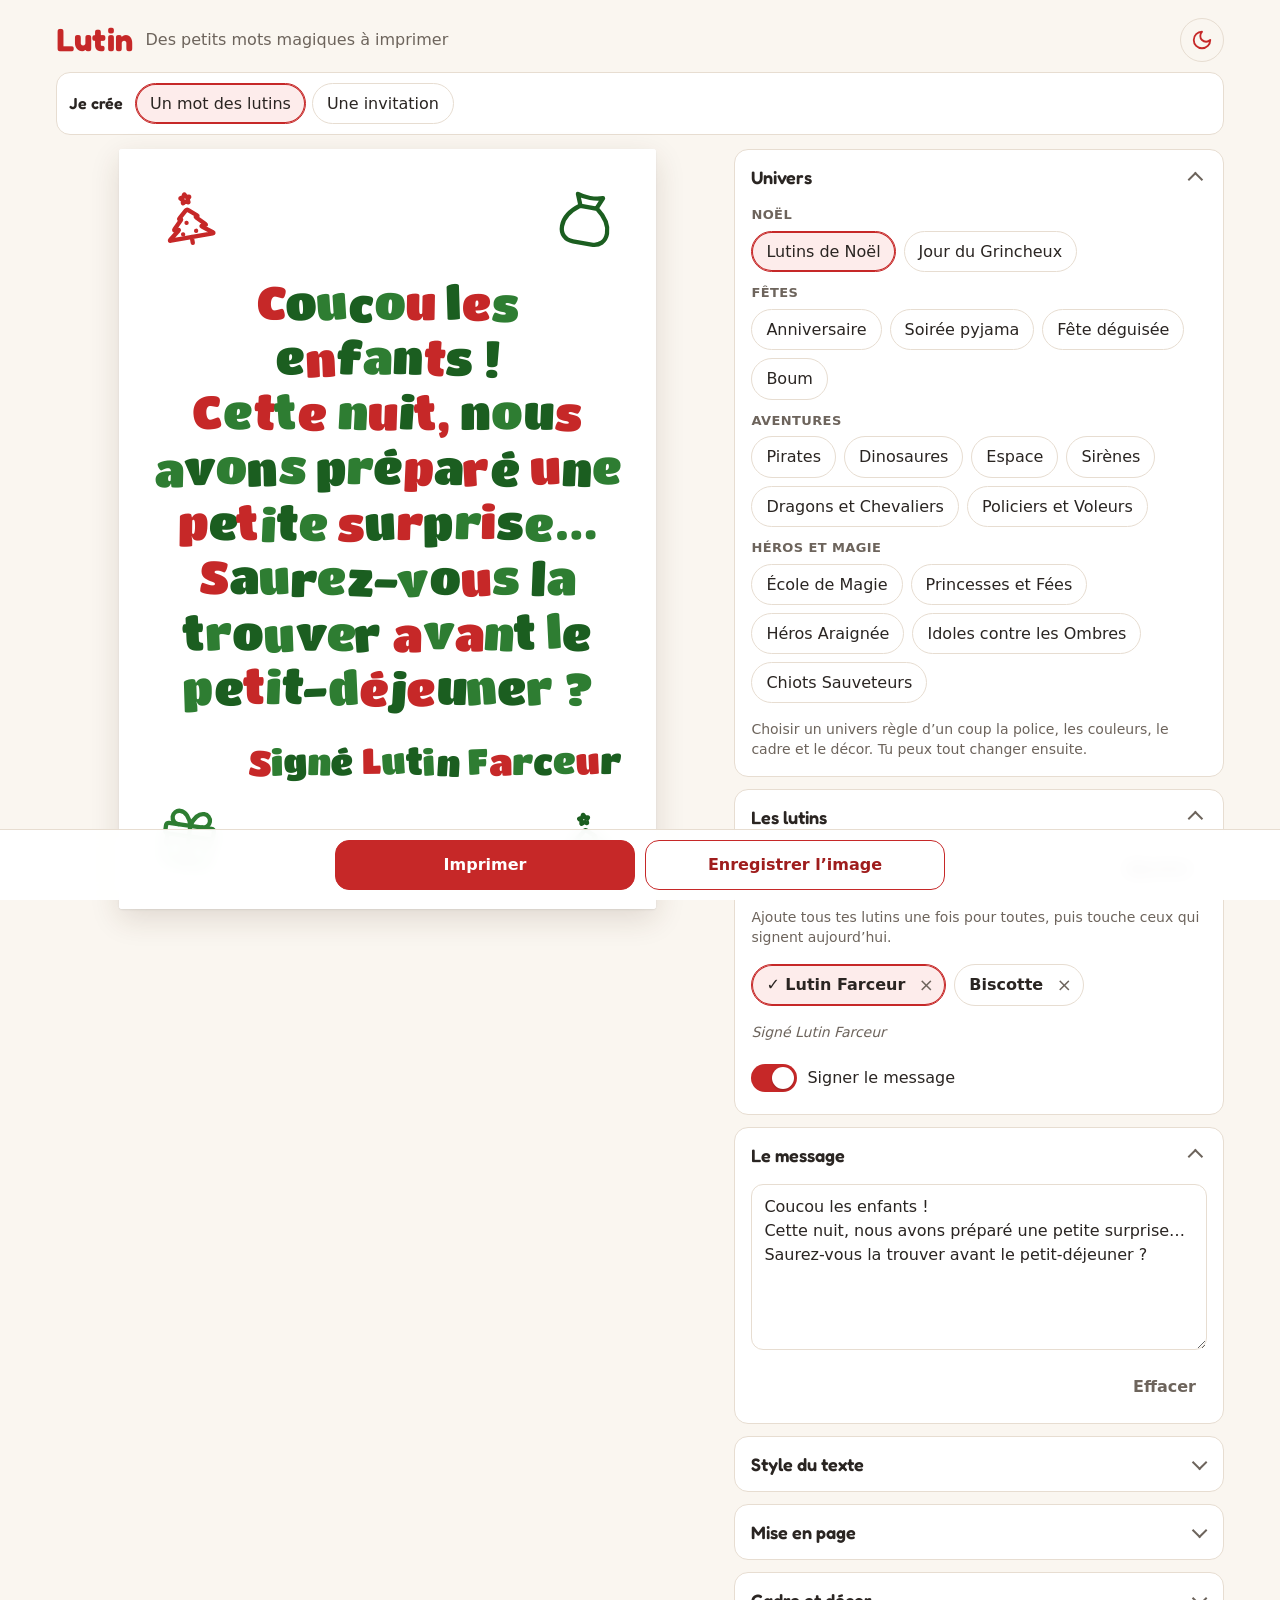
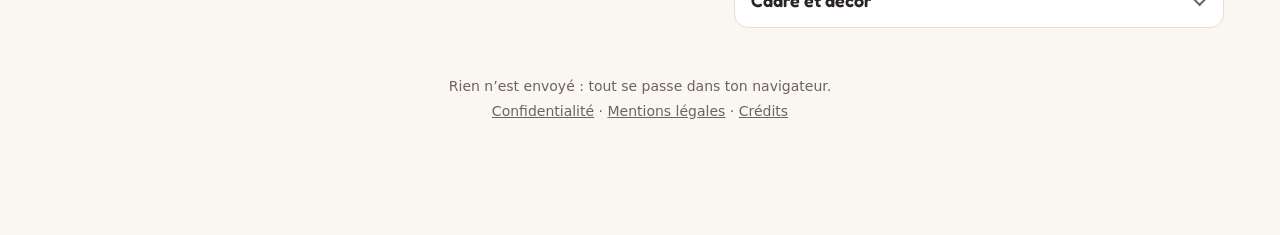
==== commit d4dd26d6: "More universes and party invitations; mode switch at the top - 'I make' bar moved above the preview " ====
--- a/index.html
+++ b/index.html
@@ -25,6 +25,8 @@
       <p class="app-tagline" data-i18n="app.tagline">Des petits mots magiques à imprimer</p>
       <button type="button" class="theme-toggle" id="theme-toggle"></button>
     </header>
+
+    <div class="mode-wrap" id="mode-bar"></div>
 
     <main class="layout">
       <section class="preview-col">
--- a/css/app.css
+++ b/css/app.css
@@ -174,6 +174,16 @@
 .name-chip .name-text { padding: 0 4px; font-weight: 600; }
 .name-chip.is-fav { border-style: dashed; }
 .name-chip .chip-add { border: 0; min-height: 34px; padding: 4px 8px; }
+/* What is being made: elves' note or birthday invitation */
+.mode-wrap { max-width: 1200px; margin: 0 auto; padding: 0 16px 14px; }
+.mode-bar { display: flex; flex-wrap: wrap; align-items: center; gap: 8px 12px; padding: 10px 12px; border-radius: var(--radius); background: var(--card); border: 1px solid var(--line); color: var(--card-ink); --ink: var(--card-ink); --muted: var(--card-muted); }
+.mode-label { font-family: 'Lutin UI', system-ui, sans-serif; font-weight: 600; font-size: 16px; }
+
+/* Invitation fields */
+.field-row { display: grid; grid-template-columns: minmax(0, 1fr) 96px; gap: 10px; }
+.field-small .text-input { text-align: center; }
+.textarea-small { min-height: 64px; }
+
 /* Small closed panel for rare actions (own font) */
 .sub-panel { border-top: 1px dashed var(--line); padding-top: 10px; display: grid; gap: 10px; }
 .sub-panel > summary { list-style: none; cursor: pointer; color: var(--muted); font-size: 14px; }
